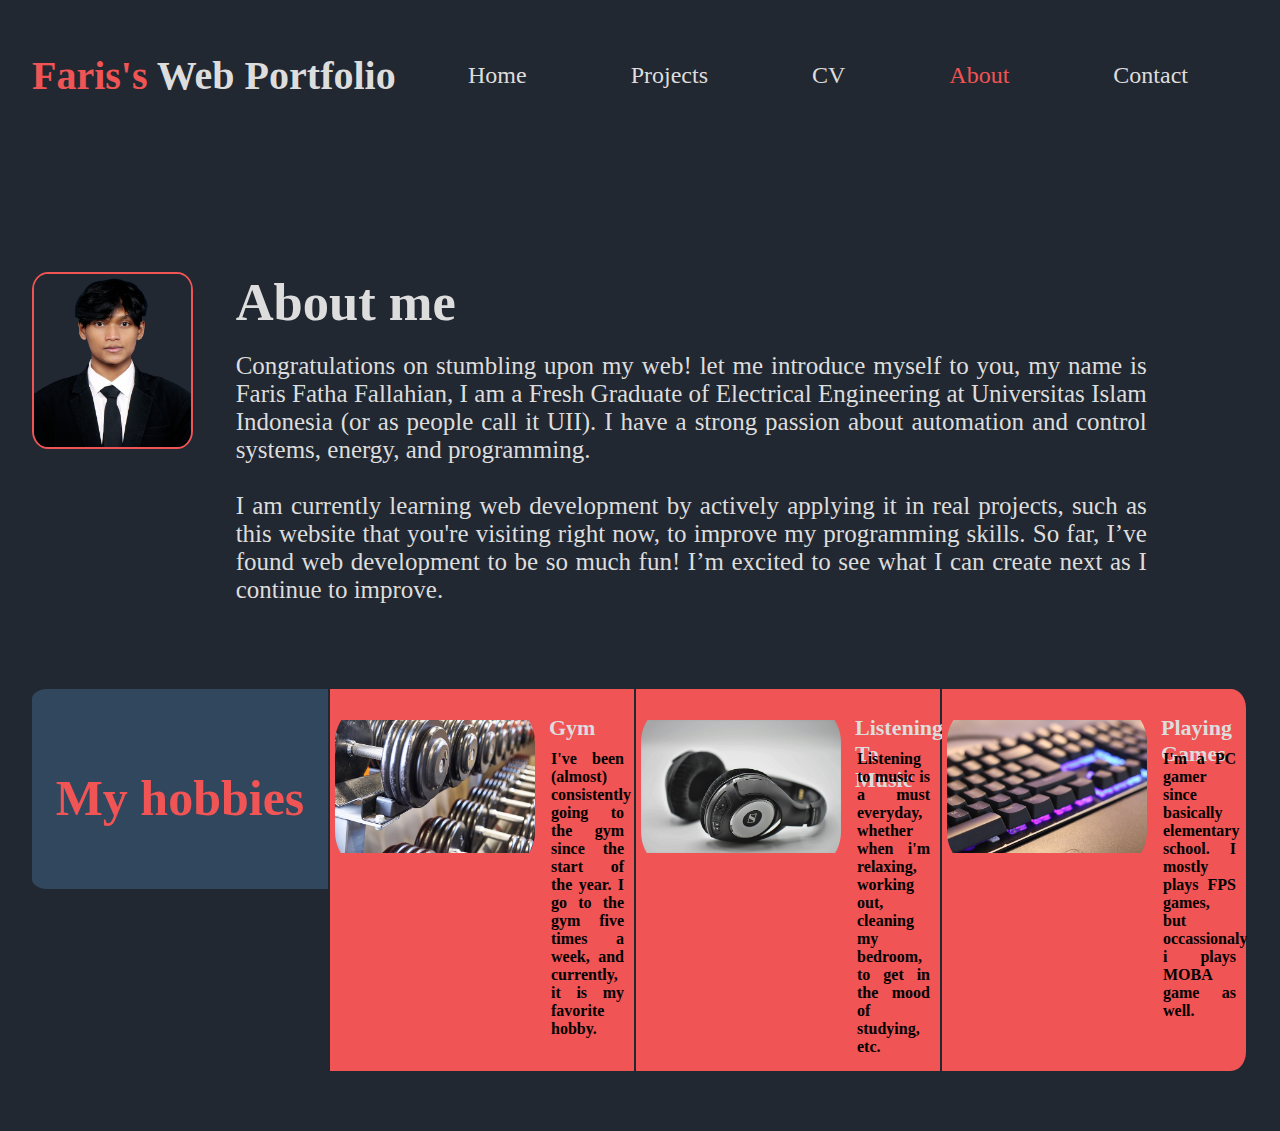
==== public/about.html @ 9e7d5432 "Add files via upload" ====
<!DOCTYPE html>
<html lang="en">
    <head>
        <meta charset="UTF-8">
        <meta name="viewport" content="width=device-width, initial-scale=1.0">
        <title>Faris's Portfolio!</title>
        <link rel="stylesheet" href="./about.css">
    </head>
    <body>
        <div class="page">
            <div class="container">
                <nav>
                    <h1 class="title"><span>Faris's</span> Web Portfolio</h1>
                        <div class="nav-btn">
                            <a href="../index.html">Home</a>
                            <a href="./projects.html">Projects</a>
                            <a href="#">CV</a>
                            <a class="current" href="./public/about.html">About</a>
                            <a href="./contact.html">Contact</a>
                        </div>
                </nav>

                <div class="about">
                    <div class="photo">
                        <a><img src="../assets/images/PAS FOTO (new bg) v2 CROPPED NEW.png"></a>
                    </div>

                    <div class="content-1">
                        <div class="title-1">
                            <h2>About me</h2>
                        </div>
                        
                        <div class="paragraph">
                            <p>Congratulations on stumbling upon my web! let me introduce myself to you, my name is Faris
                              Fatha Fallahian, I am a Fresh Graduate of Electrical Engineering at Universitas Islam Indonesia
                              (or as people call it UII). I have a strong passion about automation and control systems, energy, and programming. 
                              <br/>
                              <br/>
                              I am currently learning web development by actively applying it in real projects, 
                              such as this website that you're visiting right now, to improve my programming skills. So far, I’ve 
                              found web development to be so much fun! I’m excited to see what I can create next as I continue to improve.
                            </p>
                          </div>
                    </div>
                </div>

                <div class="hobbies">
                    <div class="hobbies-box">
                        <div class="title-2 part">
                            <h2>My hobbies</h2> 
                        </div>
                        
                        <div class="left part">
                            <img class=".img-sizing" src="../assets/images/About page/dumbbell-3097725_640.jpg">
                            <h2 class="part-title">Gym</h2>
                            <p>I've been (almost) consistently going to the gym since the start of the year. I go to the gym
                                five times a week, and currently, it is my favorite hobby.
                            </p>
                        </div>
    
                        <div class="middle part">
                            <img class=".img-sizing" src="../assets/images/About page/headphones-3683983_640.jpg">
                            <h2 class="part-title">Listening to music</h2>
                            <p>Listening to music is a must everyday, whether when i'm relaxing, working out, cleaning
                                my bedroom, to get in the mood of studying, etc.
                            </p>
                        </div>

                        <div  class="right part">
                            <img class=".img-sizing" src="../assets/images/About page/keyboard-3913007_640.jpg">
                            <h2 class="part-title">Playing games</h2>  
                            <p>I'm a PC gamer since basically elementary school. I mostly plays FPS games, 
                                but occassionaly i plays MOBA game as well.
                            </p>
                        </div>
                    </div>
                </div>
    
            </div>
        </div>
    </body>
</html>
---- public/about.css ----
* {
    margin: 0px;
    padding: 0px;
    box-sizing: border-box;
    transition: 0.3s;
    text-decoration: none;
}

body {
    background-color: #222831;
}

.page nav {
    display: flex;
    justify-content: space-between;
    align-items: center;
    height: 150px;
}

.page .container {
    width: 95%;
    margin: auto;
}

.page .container .title {
    color: #DDDDDD;
    font-size: 2.5rem;
}

.page .container .title span {
    color: #F05454;
}

.page .container .nav-btn a {
    color: #DDDDDD;
    font-size: 1.5rem;
    font-weight: 200px;
    text-transform: capitalize;
    margin-left: 40px;
    margin-right: 60px;
}

.page .container .nav-btn a:hover, .page .container .nav-btn a.current {
    color: #F05454;
}

.page .container .nav-btn a:active {
    color: #EB8317;
}

.page .about {
    display: flex;
    flex-direction: row;
    justify-content: space-between;
    margin-top: 10%;
}

.page .about .photo {
    width: 40%;
    height: 20%;
}

.page .about .photo a img {
    width: 100%;
    border: 2px solid #F05454;
    object-fit: contain;
    border-radius: 10%;
}

.page .about .content-1 {
    display: flex;
    flex-direction: column;
    /* justify-content: space-between; jika ingin spacing antara div dlm flexbox content-1 ini maka uncomment this line*/
    margin-left: 3.5%;
}

.page .about .title-1 {
    color: #DDDDDD;
    font-size: 35px;
}

.page .about .paragraph {
    width: 90%;
    color: #DDDDDD;
    font-size: 25px;
    text-align: justify;
    margin-top: 20px;
}

.page .hobbies {
    display: flex;
    flex-direction: column;
    margin-top: 7%;
    margin-bottom: 60px;
}

.page .hobbies .hobbies-box {
    display: flex;
    flex-direction: row;
}

.part {
    width: 25%;
    background-color: #F05454;
    margin-right: 2px;
}

.part:hover {
    outline: 1px solid #DDDDDD;
    box-shadow: 0px 0px 15px #F05454;
}

.page .hobbies .hobbies-box .title-2 {
    height: 200px;
    background-color: #30475E;
    border-radius: 5% 0% 0% 5%;
}

.page .hobbies .hobbies-box .title-2 h2 {
    color: #F05454;
    font-size: 50px;
    text-align: center;
    margin: 80px 20px 80px 20px;
}

.page .hobbies .hobbies-box .part-title {
    color: #DDDDDD;
    text-transform: capitalize;
    font-size: 22px;
    height: 25px;
    margin-left: 219px;
    margin-top: 26px;
}

.page .hobbies .hobbies-box img {
    width: 200px;
    height: 180px;
    float: left;
    margin: 8px 5px 5px 5px;
    object-fit: contain;
    border-radius: 25%;
}

.page .hobbies .hobbies-box p {
    padding: 10px 10px 15px 10px;
    text-align: justify;
    font-weight: 600;
    margin-left: 211px;
    margin-right: 0px;
}

.left {
    float: left;
}

.middle {
    float: left;
}

.right {
    float: right;
    border-radius: 0% 5% 5% 0%;
}


@media (max-width: 680px) {
    .page nav {
        display: block;
        height: 60px;
    }

    .page .container .title {
        color: #DDDDDD;
        font-size: 1.5rem;
        margin-top: 20px;
        margin-left: 3px;
    }
    
    .page .container .nav-btn a {
        color: #DDDDDD;
        font-size: 20px;
        font-weight: 200px;
        text-transform: capitalize;
        margin-left: 3px;
        margin-right: 10px;
    }

    .page .about {
        display: block;
    }

    .page .about .intro {
        font-size: 15px;
        width: 100%;
    }
    
    .page .about .paragraph {
        font-size: 15px;
        justify-content: center;
        width: 100%;
        margin-top: 10px;
    }
}
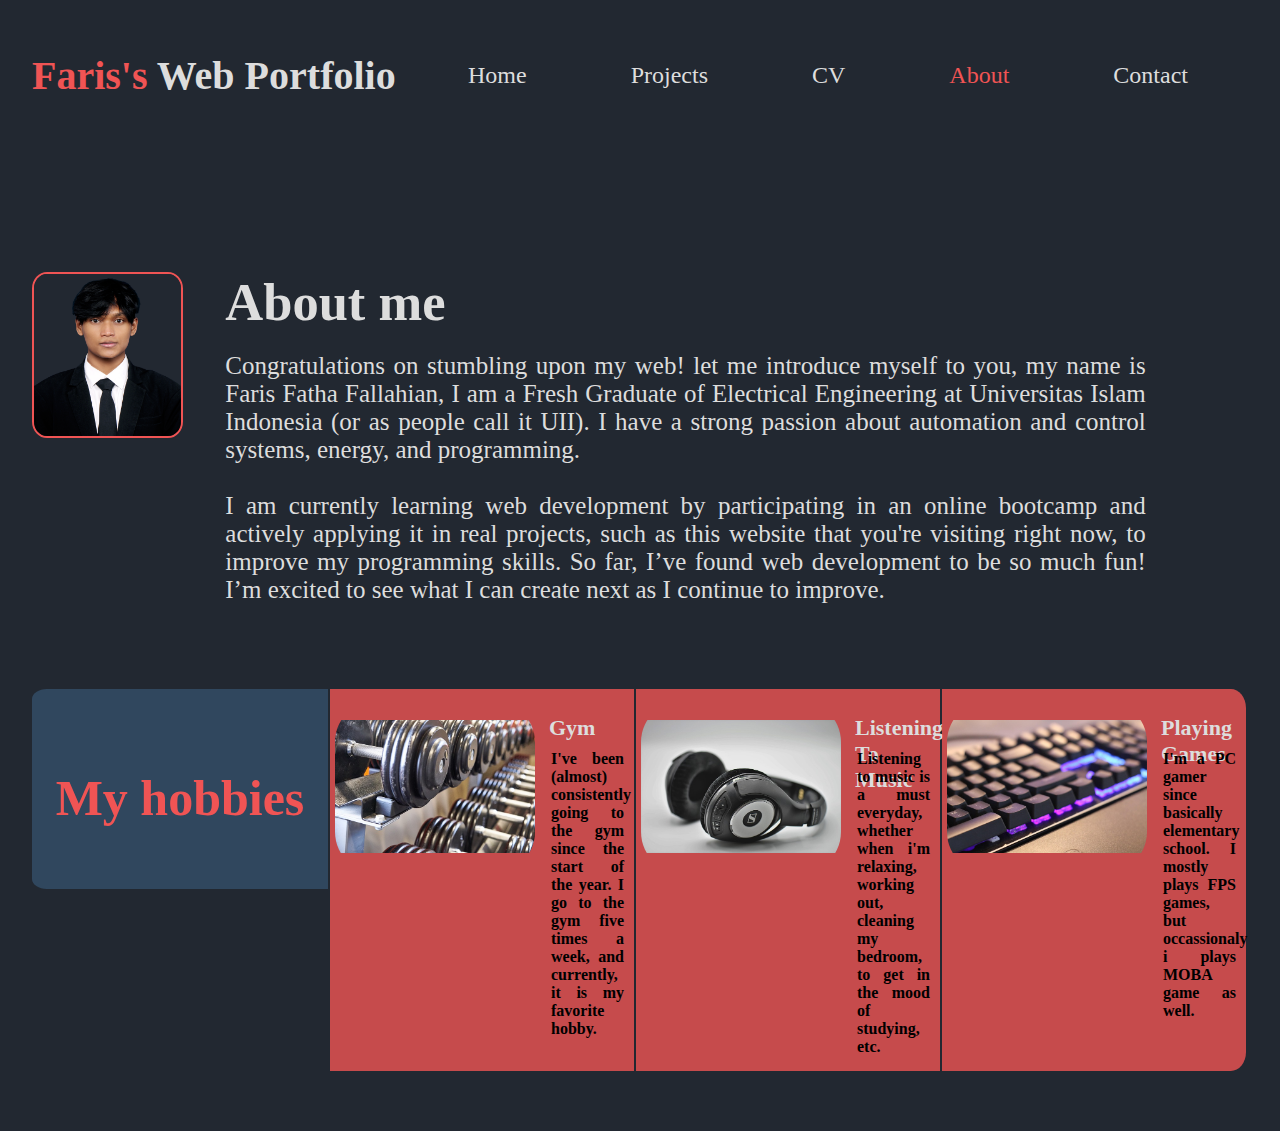
==== commit 4bcb5cc4: "Add files via upload" ====
--- a/public/about.html
+++ b/public/about.html
@@ -36,9 +36,10 @@
                               (or as people call it UII). I have a strong passion about automation and control systems, energy, and programming. 
                               <br/>
                               <br/>
-                              I am currently learning web development by actively applying it in real projects, 
-                              such as this website that you're visiting right now, to improve my programming skills. So far, I’ve 
-                              found web development to be so much fun! I’m excited to see what I can create next as I continue to improve.
+                              I am currently learning web development by participating in an online bootcamp and actively 
+                              applying it in real projects, such as this website that you're visiting right now, 
+                              to improve my programming skills. So far, I’ve found web development to be so much fun! 
+                              I’m excited to see what I can create next as I continue to improve.
                             </p>
                           </div>
                     </div>
--- a/public/about.css
+++ b/public/about.css
@@ -67,6 +67,11 @@
     border-radius: 10%;
 }
 
+.page .about .photo a img:hover {
+    outline: 2px solid #DDDDDD;
+    box-shadow: 0px 0px 20px #F05454;
+}
+
 .page .about .content-1 {
     display: flex;
     flex-direction: column;
@@ -101,13 +106,14 @@
 
 .part {
     width: 25%;
-    background-color: #F05454;
+    background-color: rgb(240,84,84,0.8);
     margin-right: 2px;
 }
 
 .part:hover {
     outline: 1px solid #DDDDDD;
     box-shadow: 0px 0px 15px #F05454;
+    background-color: #F05454;
 }
 
 .page .hobbies .hobbies-box .title-2 {
@@ -176,6 +182,10 @@
         margin-left: 3px;
     }
     
+    .page .container .nav-btn {
+        margin-top: 15px;
+    }
+
     .page .container .nav-btn a {
         color: #DDDDDD;
         font-size: 20px;
@@ -189,15 +199,53 @@
         display: block;
     }
 
-    .page .about .intro {
-        font-size: 15px;
-        width: 100%;
-    }
-    
+    .page .about .content-1 {
+        /* justify-content: space-between; jika ingin spacing antara div dlm flexbox content-1 ini maka uncomment this line*/
+        margin: 2% 1.5% 0% 1.5%;
+    }
+
+    .page .about .title-1 {
+        color: #DDDDDD;
+        font-size: 22.5px;
+    }
+
     .page .about .paragraph {
         font-size: 15px;
         justify-content: center;
         width: 100%;
         margin-top: 10px;
     }
+
+    .page .hobbies .hobbies-box {
+        display: flex;
+        flex-direction: column;
+    }
+
+    .part {
+        width: 100%;
+        margin: 0px;
+    }
+
+    .page .hobbies .hobbies-box .title-2 {
+        height: 50px;
+        border-radius: 15% 15% 0% 0%;
+    }
+    
+    .page .hobbies .hobbies-box .title-2 h2 {
+        color: #F05454;
+        font-size: 25px;
+        text-align: center;
+        margin-top: 10px;
+    }
+
+    .page .hobbies .hobbies-box p {
+        padding: 0px 5px 0px 10px;
+        text-align: left;
+        font-size: 15px;
+    }
+
+    .right {
+        float: right;
+        border-radius: 0% 0% 7% 7%;
+    }
 }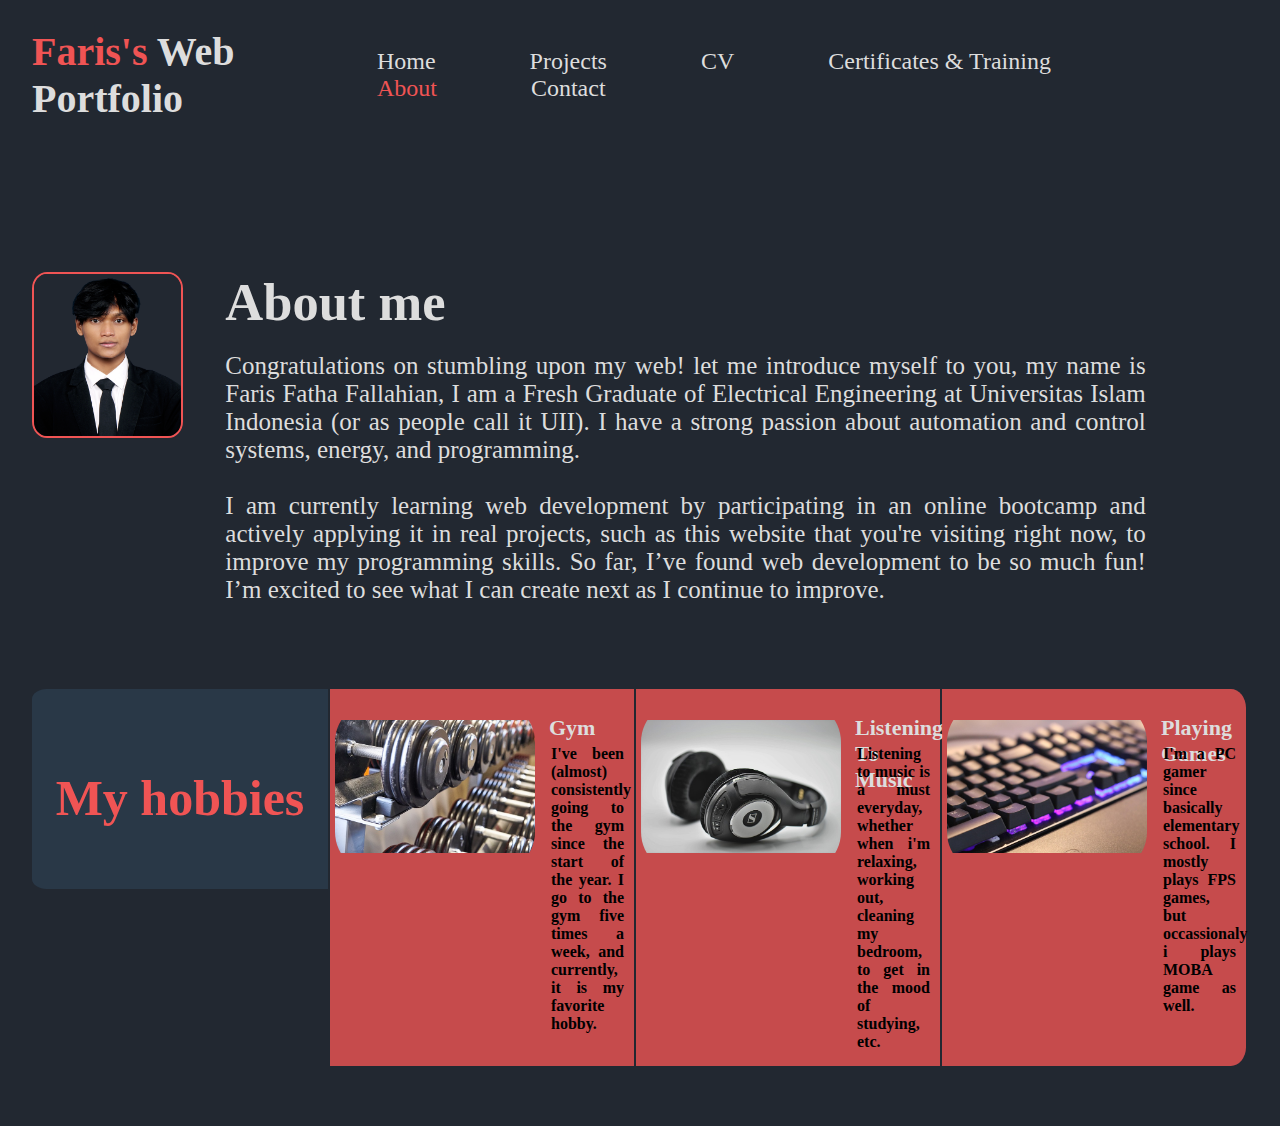
==== commit 26401cb3: "Add files via upload" ====
--- a/public/about.html
+++ b/public/about.html
@@ -15,6 +15,7 @@
                             <a href="../index.html">Home</a>
                             <a href="./projects.html">Projects</a>
                             <a href="#">CV</a>
+                            <a href="./certificates-training.html">Certificates & Training</a>
                             <a class="current" href="./public/about.html">About</a>
                             <a href="./contact.html">Contact</a>
                         </div>
--- a/public/about.css
+++ b/public/about.css
@@ -37,7 +37,7 @@
     font-weight: 200px;
     text-transform: capitalize;
     margin-left: 40px;
-    margin-right: 60px;
+    margin-right: 50px;
 }
 
 .page .container .nav-btn a:hover, .page .container .nav-btn a.current {
@@ -118,8 +118,12 @@
 
 .page .hobbies .hobbies-box .title-2 {
     height: 200px;
-    background-color: #30475E;
+    background-color: rgb(48,71,94,0.5);
     border-radius: 5% 0% 0% 5%;
+}
+
+.page .hobbies .hobbies-box .title-2:hover {
+    background-color: rgb(48,71,94);
 }
 
 .page .hobbies .hobbies-box .title-2 h2 {
@@ -148,7 +152,7 @@
 }
 
 .page .hobbies .hobbies-box p {
-    padding: 10px 10px 15px 10px;
+    padding: 5px 10px 15px 10px;
     text-align: justify;
     font-weight: 600;
     margin-left: 211px;
@@ -238,6 +242,13 @@
         margin-top: 10px;
     }
 
+    .page .hobbies .hobbies-box .part-title {
+        font-size: 18px;
+        height: 25px;
+        margin-left: 220px;
+        margin-top: 26px;
+    }
+
     .page .hobbies .hobbies-box p {
         padding: 0px 5px 0px 10px;
         text-align: left;
@@ -248,4 +259,25 @@
         float: right;
         border-radius: 0% 0% 7% 7%;
     }
+}
+
+@media (max-width: 405px) {
+    .page .hobbies .hobbies-box img {
+        width: 170px;
+        border-radius: 30%;
+    }
+
+    .page .hobbies .hobbies-box .part-title {
+        font-size: 13.5px;
+        height: 25px;
+        margin-left: 190px;
+        margin-top: 40px;
+    }
+
+    .page .hobbies .hobbies-box p {
+        padding: 0px 5px 0px 10px;
+        text-align: left;
+        margin-left: 180px;
+        font-size: 12px;
+    }
 }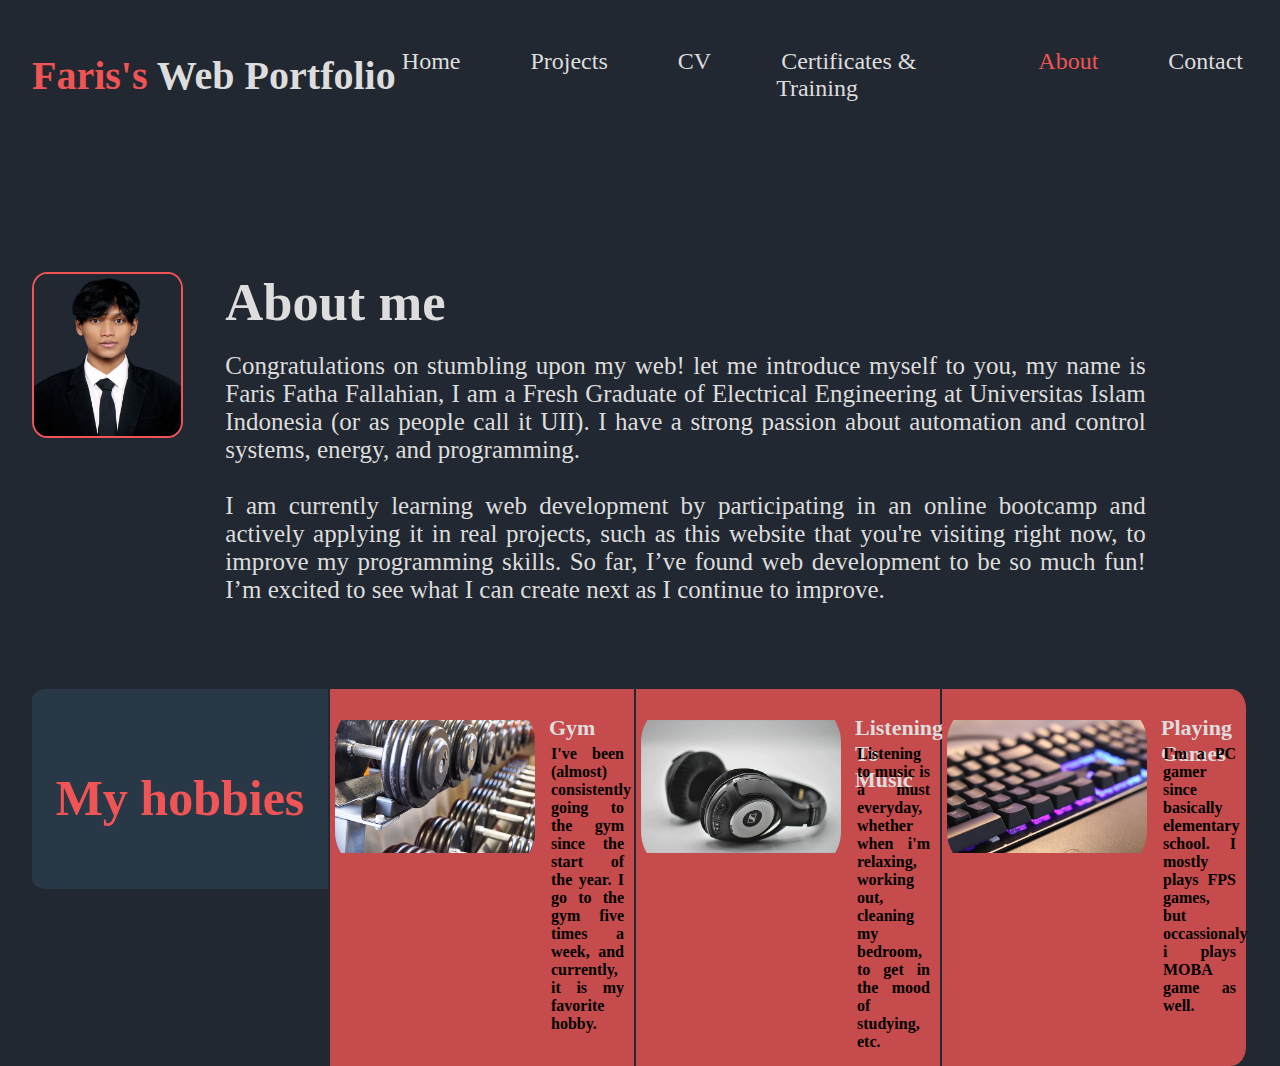
==== commit a546c4cd: "Add files via upload" ====
--- a/public/about.html
+++ b/public/about.html
@@ -11,14 +11,24 @@
             <div class="container">
                 <nav>
                     <h1 class="title"><span>Faris's</span> Web Portfolio</h1>
-                        <div class="nav-btn">
-                            <a href="../index.html">Home</a>
-                            <a href="./projects.html">Projects</a>
-                            <a href="#">CV</a>
-                            <a href="./certificates-training.html">Certificates & Training</a>
-                            <a class="current" href="./public/about.html">About</a>
-                            <a href="./contact.html">Contact</a>
-                        </div>
+                    <ul class="normal">
+                        <li class="hideOn768px"><a href="../index.html">Home</a></li>
+                        <li class="hideOn768px"><a href="./projects.html">Projects</a></li>
+                        <li class="hideOn768px"><a href="#">CV</a></li>
+                        <li class="hideOn768px"><a href="./about.html">Certificates & Training</a></li>
+                        <li class="hideOn768px"><a class="current" href="./about.html">About</a></li>
+                        <li class="hideOn768px"><a href="./contact.html">Contact</a></li>
+                        <li class="hamburger-menu" onclick=showSidebar()><a href="#"><svg xmlns="http://www.w3.org/2000/svg" height="24px" viewBox="0 -960 960 960" width="24px" fill="#5f6368"><path d="M120-240v-80h720v80H120Zm0-200v-80h720v80H120Zm0-200v-80h720v80H120Z"/></svg></a></li>
+                    </ul>
+                    <ul class="sidebar">
+                        <li><a href="../index.html">Home</a></li>
+                        <li><a href="./projects.html">Projects</a></li>
+                        <li><a href="#">CV</a></li>
+                        <li><a href="./certificates-training.html">Certificates & Training</a></li>
+                        <li><a  class="current" href="./about.html">About</a></li>
+                        <li><a href="./contact.html">Contact</a></li>
+                        <li onclick=closeSidebar()><a href="#"><svg xmlns="http://www.w3.org/2000/svg" height="30px" viewBox="0 -960 960 960" width="30px" fill="#5f6368"><path d="m256-200-56-56 224-224-224-224 56-56 224 224 224-224 56 56-224 224 224 224-56 56-224-224-224 224Z"/></svg></a></li>
+                    </ul>
                 </nav>
 
                 <div class="about">
@@ -80,6 +90,18 @@
     
             </div>
         </div>
+                
+        <script>
+            function showSidebar() {
+                const sidebar = document.querySelector(".sidebar");
+                sidebar.style.display = "flex";
+            }
+
+            function closeSidebar() {
+                const sidebar = document.querySelector(".sidebar");
+                sidebar.style.display = "none";
+            }
+        </script>  
     </body>
 </html>
 
--- a/public/about.css
+++ b/public/about.css
@@ -10,42 +10,101 @@
     background-color: #222831;
 }
 
+.page .container {
+    /*width: 95%;*/
+    /*margin: auto;*/ 
+    height: 100vh;
+    margin: 0% 2.5% 0% 2.5%;
+}
+
 .page nav {
     display: flex;
-    justify-content: space-between;
     align-items: center;
     height: 150px;
 }
 
-.page .container {
-    width: 95%;
-    margin: auto;
-}
-
-.page .container .title {
-    color: #DDDDDD;
-    font-size: 2.5rem;
-}
-
-.page .container .title span {
-    color: #F05454;
-}
-
-.page .container .nav-btn a {
+.page .container .normal {
+    display: flex;
+    justify-content: flex-end;
+    gap: 60px;
+    width: 70%;
+}
+
+.page .container ul li {
+    list-style-type: none;
+}
+
+.page .container ul li a {
     color: #DDDDDD;
     font-size: 1.5rem;
     font-weight: 200px;
     text-transform: capitalize;
-    margin-left: 40px;
-    margin-right: 50px;
-}
-
-.page .container .nav-btn a:hover, .page .container .nav-btn a.current {
+    padding: 10px 5px;
+}
+
+.page .container ul .hamburger-menu {   /*--hide this hamburger-menu button on anything >= desktop screen size*/
+    display: none;
+    /*transition: 0.2s; /*--apply transition when this class changes value on mobile, aka display from none to block*/
+}
+
+.page .sidebar {
+    position: fixed;
+    top: 0;
+    right: 0;
+    z-index: 1;
+    height: 100vh;
+    width: 300px;
+    background-color: rgb(221,221,221,0.1);
+    box-shadow: 0px 0px 10px #F05454;
+    display: none;
+    flex-direction: column;
+    backdrop-filter: blur(10px);
+}
+
+.page .sidebar li {
+    width: 100%;
+    height: 50px;
+    margin: 25px 0px 0px 20px;
+}
+
+.page .sidebar li a {    /*--just to be safe--*/
+    width: 100%;
+}
+
+.page .container nav li a:hover, .page .container nav li a.current {
     color: #F05454;
 }
 
-.page .container .nav-btn a:active {
+.page .container nav li a:active {
     color: #EB8317;
+}
+
+.page .container .title {
+    color: #DDDDDD;
+    font-size: 2.5rem;
+    width: 30%;
+}
+
+.page .container .title span {
+    color: #F05454;
+}
+
+.page .contact { /*--Contact Div--*/
+    display: flex;
+    flex-direction: column;
+    justify-content: space-between;
+}
+
+.page .contact .content { /*--Content box--*/
+    display: flex;
+    flex-direction: column;
+}
+
+.page .contact .title { /*--Title box--*/
+    color: #DDDDDD;
+    font-size: 30px;
+    width: 70%;
+    margin-top: 7%;
 }
 
 .page .about {
@@ -173,32 +232,57 @@
 }
 
 
-@media (max-width: 680px) {
+@media (max-width: 992px) {    /*--on laptop--*/
     .page nav {
-        display: block;
-        height: 60px;
-    }
-
+        margin-bottom: 60px;
+    }
+    
+    .page .container .normal {
+        gap: 25px;
+    } 
+
+    .page .container ul li a {
+        font-size: 1.5rem;
+        text-align: center;
+    }
+}
+
+@media (max-width: 768px) {    /*--on mobile and ipad--*/
+    .hideOn768px {
+        display: none;
+    }
+    
     .page .container .title {
         color: #DDDDDD;
-        font-size: 1.5rem;
-        margin-top: 20px;
+        font-size: 2.5rem;
+        margin-top: 0px;
         margin-left: 3px;
-    }
-    
-    .page .container .nav-btn {
-        margin-top: 15px;
-    }
-
-    .page .container .nav-btn a {
+        width: 100%;
+    }
+}
+
+@media (max-width: 405px) {
+    .page nav {
+        height: 100px;
+        margin-bottom: 0px;
+    }
+
+    .page .container .title {
         color: #DDDDDD;
-        font-size: 20px;
-        font-weight: 200px;
-        text-transform: capitalize;
+        font-size: 1.33rem;
+        margin-top: 0px;
         margin-left: 3px;
-        margin-right: 10px;
-    }
-
+        width: 100%;
+    }
+
+    .page .container ul .hamburger-menu {   /*--hide this hamburger-menu button on anything >= desktop screen size*/
+        display: block;
+    }
+    
+    .page .sidebar {
+        width: 100%;
+    }
+    
     .page .about {
         display: block;
     }
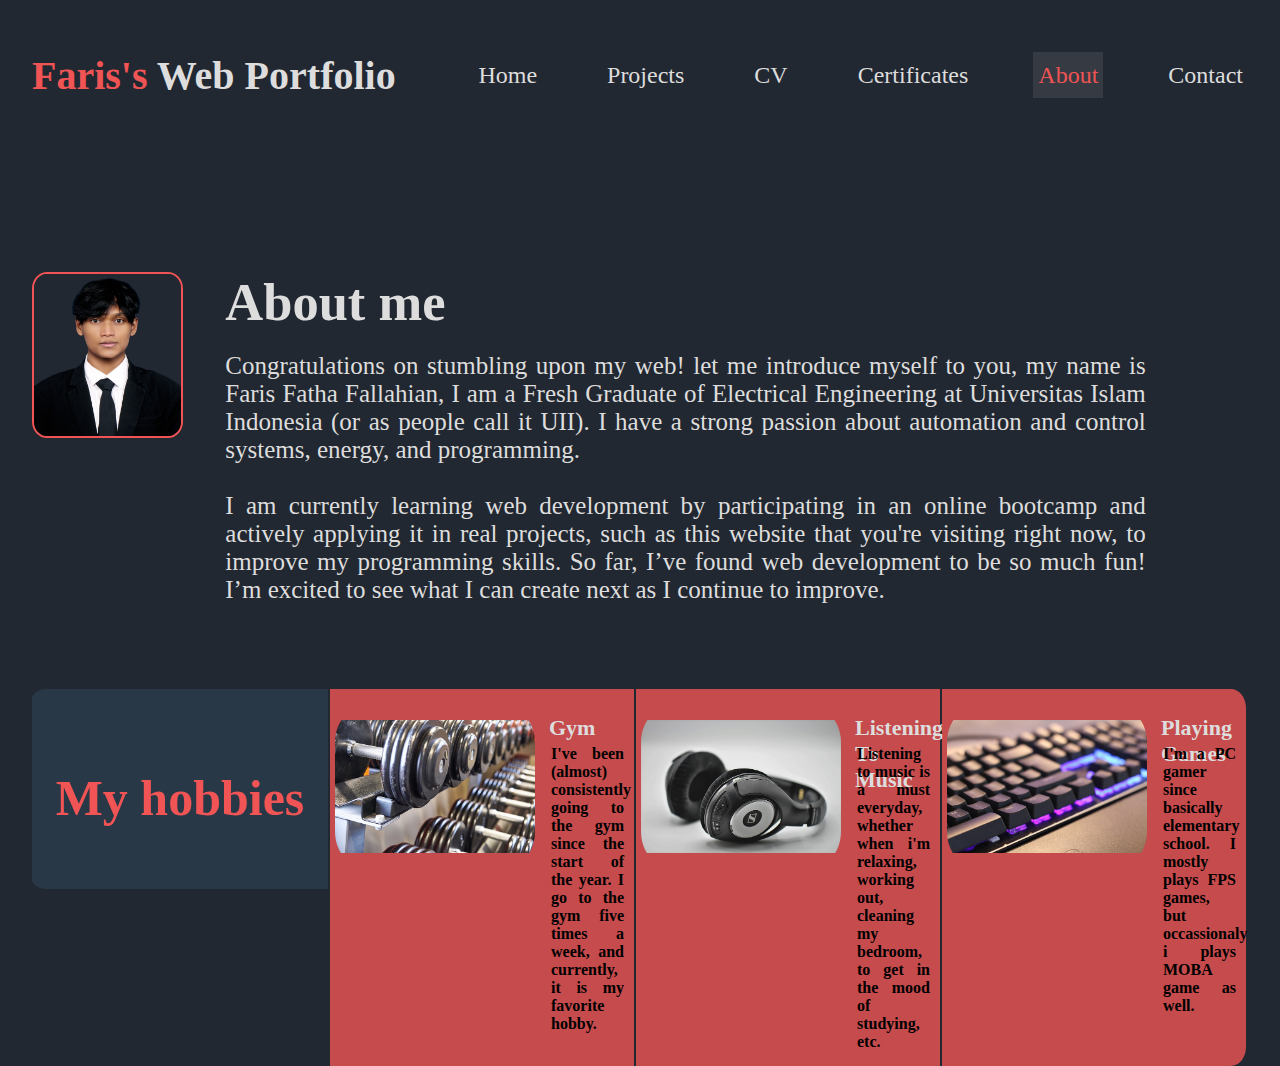
==== commit 69e358cb: "Add files via upload" ====
--- a/public/about.html
+++ b/public/about.html
@@ -15,7 +15,7 @@
                         <li class="hideOn768px"><a href="../index.html">Home</a></li>
                         <li class="hideOn768px"><a href="./projects.html">Projects</a></li>
                         <li class="hideOn768px"><a href="#">CV</a></li>
-                        <li class="hideOn768px"><a href="./about.html">Certificates & Training</a></li>
+                        <li class="hideOn768px"><a href="./certificates-training.html">Certificates</a></li>
                         <li class="hideOn768px"><a class="current" href="./about.html">About</a></li>
                         <li class="hideOn768px"><a href="./contact.html">Contact</a></li>
                         <li class="hamburger-menu" onclick=showSidebar()><a href="#"><svg xmlns="http://www.w3.org/2000/svg" height="24px" viewBox="0 -960 960 960" width="24px" fill="#5f6368"><path d="M120-240v-80h720v80H120Zm0-200v-80h720v80H120Zm0-200v-80h720v80H120Z"/></svg></a></li>
@@ -24,7 +24,7 @@
                         <li><a href="../index.html">Home</a></li>
                         <li><a href="./projects.html">Projects</a></li>
                         <li><a href="#">CV</a></li>
-                        <li><a href="./certificates-training.html">Certificates & Training</a></li>
+                        <li><a href="./certificates-training.html">Certificates</a></li>
                         <li><a  class="current" href="./about.html">About</a></li>
                         <li><a href="./contact.html">Contact</a></li>
                         <li onclick=closeSidebar()><a href="#"><svg xmlns="http://www.w3.org/2000/svg" height="30px" viewBox="0 -960 960 960" width="30px" fill="#5f6368"><path d="m256-200-56-56 224-224-224-224 56-56 224 224 224-224 56 56-224 224 224 224-56 56-224-224-224 224Z"/></svg></a></li>
--- a/public/about.css
+++ b/public/about.css
@@ -64,15 +64,37 @@
 .page .sidebar li {
     width: 100%;
     height: 50px;
-    margin: 25px 0px 0px 20px;
-}
-
-.page .sidebar li a {    /*--just to be safe--*/
-    width: 100%;
-}
-
-.page .container nav li a:hover, .page .container nav li a.current {
-    color: #F05454;
+    margin-top: 10px;
+}
+
+.page .container .sidebar li a {     /*--just to be safe--*/
+    padding-right: 100%;
+    border-radius: 0px;
+    background-color: rgb(221,221,221,0);
+    background-clip: padding-box;
+}
+
+.page .container .sidebar li:first-child {     /*--shift the top button--*/
+    margin-top: 15x;
+}
+
+.page .container .sidebar li:last-child a {     /*--shift the X button--*/
+    padding: 0px 0px 0px 15px;
+}
+
+.page .container .normal li a:hover, .page .container .normal li a.current {
+    color: #F05454;
+    background: rgb(221,221,221,0.1);
+}
+
+.page .container .sidebar li a:hover, .page .container .sidebar li a.current {
+    color: #F05454;
+    background-color: rgb(221,221,221,0.3);
+}
+
+.page .container .sidebar li a:hover {
+    color: #F05454;
+    background-color: rgb(221,221,221,0);
 }
 
 .page .container nav li a:active {
@@ -236,14 +258,11 @@
     .page nav {
         margin-bottom: 60px;
     }
-    
-    .page .container .normal {
-        gap: 25px;
-    } 
 
     .page .container ul li a {
         font-size: 1.5rem;
         text-align: center;
+        padding: 15px 20px;
     }
 }
 
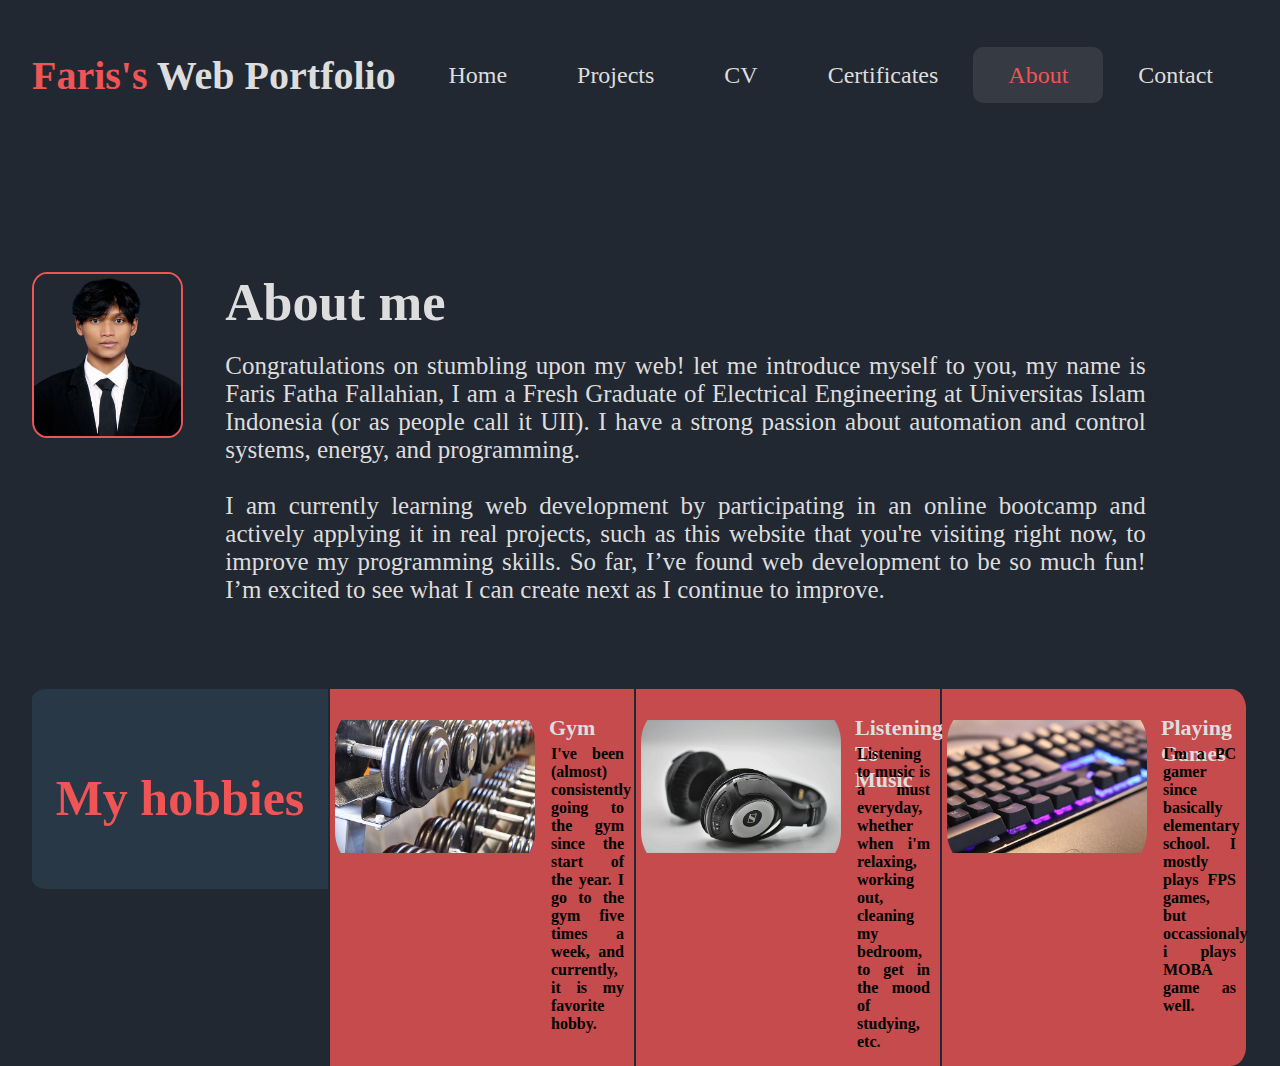
==== commit 8e5d8d43: "Add files via upload" ====
--- a/public/about.html
+++ b/public/about.html
@@ -14,7 +14,7 @@
                     <ul class="normal">
                         <li class="hideOn768px"><a href="../index.html">Home</a></li>
                         <li class="hideOn768px"><a href="./projects.html">Projects</a></li>
-                        <li class="hideOn768px"><a href="#">CV</a></li>
+                        <li class="hideOn768px"><a href="./cv.html">CV</a></li>
                         <li class="hideOn768px"><a href="./certificates-training.html">Certificates</a></li>
                         <li class="hideOn768px"><a class="current" href="./about.html">About</a></li>
                         <li class="hideOn768px"><a href="./contact.html">Contact</a></li>
@@ -23,7 +23,7 @@
                     <ul class="sidebar">
                         <li><a href="../index.html">Home</a></li>
                         <li><a href="./projects.html">Projects</a></li>
-                        <li><a href="#">CV</a></li>
+                        <li><a href="./cv.html">CV</a></li>
                         <li><a href="./certificates-training.html">Certificates</a></li>
                         <li><a  class="current" href="./about.html">About</a></li>
                         <li><a href="./contact.html">Contact</a></li>
--- a/public/about.css
+++ b/public/about.css
@@ -26,7 +26,6 @@
 .page .container .normal {
     display: flex;
     justify-content: flex-end;
-    gap: 60px;
     width: 70%;
 }
 
@@ -39,7 +38,9 @@
     font-size: 1.5rem;
     font-weight: 200px;
     text-transform: capitalize;
-    padding: 10px 5px;
+    padding: 15px 35px;
+    border-radius: 10px;
+    background: #222831;
 }
 
 .page .container ul .hamburger-menu {   /*--hide this hamburger-menu button on anything >= desktop screen size*/
@@ -364,7 +365,15 @@
     }
 }
 
-@media (max-width: 405px) {
+@media (max-width: 323px) {
+    .page .container .title {
+        color: #DDDDDD;
+        font-size: 1.16rem;
+        margin-top: 0px;
+        margin-left: 3px;
+        width: 100%;
+    }
+    
     .page .hobbies .hobbies-box img {
         width: 170px;
         border-radius: 30%;
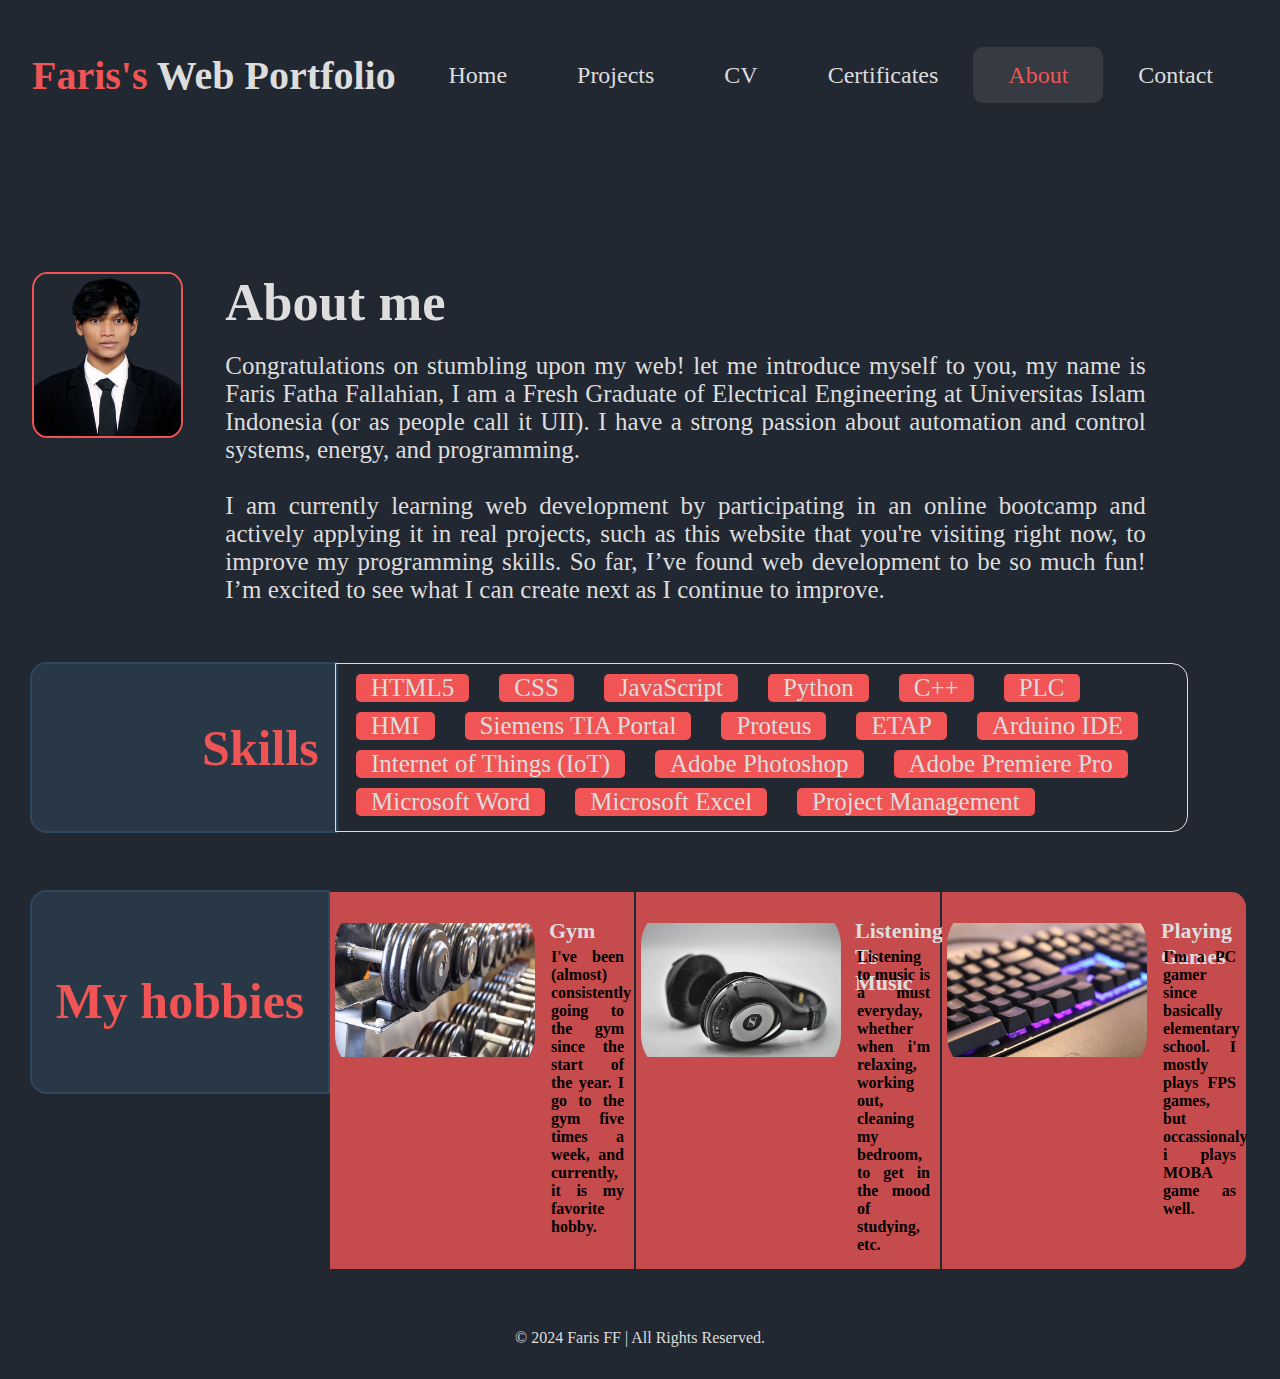
==== commit 5397468d: "Add files via upload" ====
--- a/public/about.html
+++ b/public/about.html
@@ -30,7 +30,7 @@
                         <li onclick=closeSidebar()><a href="#"><svg xmlns="http://www.w3.org/2000/svg" height="30px" viewBox="0 -960 960 960" width="30px" fill="#5f6368"><path d="m256-200-56-56 224-224-224-224 56-56 224 224 224-224 56 56-224 224 224 224-56 56-224-224-224 224Z"/></svg></a></li>
                     </ul>
                 </nav>
-
+                
                 <div class="about">
                     <div class="photo">
                         <a><img src="../assets/images/PAS FOTO (new bg) v2 CROPPED NEW.png"></a>
@@ -53,6 +53,35 @@
                               I’m excited to see what I can create next as I continue to improve.
                             </p>
                           </div>
+                    </div>
+                </div>
+
+                <div class="skills-container">
+                    <div class="skills-box">
+                        <div class="title-3">
+                            <h2>Skills</h2>
+                        </div>
+                        <div class="skills">
+                            <ul class="skills-list">
+                                <li>HTML5</li>
+                                <li>CSS</li>
+                                <li>JavaScript</li>
+                                <li>Python</li>
+                                <li>C++</li>
+                                <li>PLC</li>
+                                <li>HMI</li>
+                                <li>Siemens TIA Portal</li>
+                                <li>Proteus</li>
+                                <li>ETAP</li>
+                                <li>Arduino IDE</li>
+                                <li>Internet of Things (IoT)</li>
+                                <li>Adobe Photoshop</li>
+                                <li>Adobe Premiere Pro</li>
+                                <li class="bottom-li">Microsoft Word</li>
+                                <li class="bottom-li">Microsoft Excel</li>
+                                <li class="bottom-li">Project Management</li>
+                            </ul>
+                        </div>
                     </div>
                 </div>
 
@@ -90,7 +119,11 @@
     
             </div>
         </div>
-                
+        
+        <div class="footer">
+            <footer><p>© 2024 Faris FF | All Rights Reserved.</p></footer>
+        </div>
+
         <script>
             function showSidebar() {
                 const sidebar = document.querySelector(".sidebar");
@@ -102,6 +135,7 @@
                 sidebar.style.display = "none";
             }
         </script>  
+
     </body>
 </html>
 
--- a/public/about.css
+++ b/public/about.css
@@ -8,12 +8,12 @@
 
 body {
     background-color: #222831;
+    height: 100vh;
 }
 
 .page .container {
     /*width: 95%;*/
     /*margin: auto;*/ 
-    height: 100vh;
     margin: 0% 2.5% 0% 2.5%;
 }
 
@@ -177,7 +177,7 @@
 .page .hobbies {
     display: flex;
     flex-direction: column;
-    margin-top: 7%;
+    margin-top: 5%;
     margin-bottom: 60px;
 }
 
@@ -190,6 +190,7 @@
     width: 25%;
     background-color: rgb(240,84,84,0.8);
     margin-right: 2px;
+    user-select: none; /*--So that this part is not selectable by user--*/
 }
 
 .part:hover {
@@ -200,12 +201,15 @@
 
 .page .hobbies .hobbies-box .title-2 {
     height: 200px;
+    outline: 2px solid rgb(48,71,94);
     background-color: rgb(48,71,94,0.5);
-    border-radius: 5% 0% 0% 5%;
+    border-radius: 15px 0px 0px 15px;
 }
 
 .page .hobbies .hobbies-box .title-2:hover {
+    outline: 1px solid #DDDDDD;
     background-color: rgb(48,71,94);
+    box-shadow: none; /*--remove the glowing red effect from the .part class--*/
 }
 
 .page .hobbies .hobbies-box .title-2 h2 {
@@ -251,10 +255,83 @@
 
 .right {
     float: right;
-    border-radius: 0% 5% 5% 0%;
-}
-
-
+    border-radius: 0px 15px 15px 0px;
+}
+
+/*=====================SKILLS SECTION========================*/
+.page .skills-container {
+    margin-top: 5%;
+}
+
+
+.page .skills-box {
+    display: flex;
+    flex-direction: row;
+}
+
+.page .skills-box .title-3 {
+    width: 25%;
+    outline: 2px solid rgb(48,71,94);
+    background-color: rgb(48,71,94,0.5);
+    align-content: center;
+    border-radius: 15px 0px 0px 15px;
+    user-select: none; /*--So that this part is not selectable by user--*/
+}
+
+.page .skills-box .title-3:hover {
+    outline: 1px solid #DDDDDD;
+    background-color: rgb(48,71,94);
+}
+
+.page .skills-box .title-3 h2 {
+    font-size: 50px;
+    color: #F05454;
+    padding-left: 170px;
+}
+
+.page .skills-box .skills {
+    width: 70%;
+    outline: 1px solid #DDDDDD;
+    border-radius: 0px 15px 15px 0px;
+}
+
+.page .skills-box .skills .skills-list {
+    display: flex;
+    font-size: 25px;
+    flex-wrap: wrap;
+}
+
+.page .skills-box .skills .skills-list li {
+    color: #DDDDDD;
+    background-color: #F05454;
+    border-radius: 5px;
+    margin: 10px 10px 0px 20px;
+    padding: 0px 15px 0px 15px;
+    user-select: none; /*--So that this part is not selectable by user--*/
+}
+
+.page .skills-box .skills .skills-list li:hover {
+    border: 1px solid #DDDDDD;
+    box-shadow: 0px 0px 10px #F05454;
+    transition: none; /*---bcs the universal transition setting for the others is 0.3s---*/
+}
+
+.page .skills-box .skills .skills-list .bottom-li {
+    margin-bottom: 15px;
+}
+
+/*=====================FOOTER======================*/
+.footer {
+    display: flex;
+    height: 50px;
+    justify-content: center;
+}
+
+.footer footer {
+    color: #DDDDDD;
+}
+
+/*=====================MEDIA QUERY=====================*/
 @media (max-width: 992px) {    /*--on laptop--*/
     .page nav {
         margin-bottom: 60px;
@@ -324,6 +401,51 @@
         margin-top: 10px;
     }
 
+    /*=====================SKILLS SECTION========================*/
+    .page .skills-box {
+        display: block;
+
+    }
+    .page .skills-box .title-3 {
+        width: 100%;
+        border-radius: 15px 15px 0px 0px;
+    }
+
+    .page .skills-box .title-3 h2 {
+        font-size: 30px;
+        padding-left: 145px;
+    }
+    
+    .page .skills-box .skills {
+        width: 100%;
+        outline: 1px solid #DDDDDD;
+        border-radius: 0px 0px 15px 15px;
+    }
+    
+    .page .skills-box .skills .skills-list {
+        display: flex;
+        font-size: 18px;
+        justify-content: center;
+        align-content: center;
+    }
+
+    .page .skills-box .skills .skills-list li {
+        width: 65%;
+        text-align: center;
+    }
+
+    .page .skills-box .skills .skills-list .bottom-li {
+        margin-bottom: 0px;
+    }
+
+    .page .skills-box .skills .skills-list li:last-child {
+        margin-bottom: 10px; /*---margin bottom for the last element of the skills list---*/
+    }
+
+    /*=====================HOBBIES SECTION========================*/
+    .page .hobbies {
+        margin-top: 10%;
+    }
     .page .hobbies .hobbies-box {
         display: flex;
         flex-direction: column;
@@ -336,7 +458,7 @@
 
     .page .hobbies .hobbies-box .title-2 {
         height: 50px;
-        border-radius: 15% 15% 0% 0%;
+        border-radius: 15px 15px 0px 0px;
     }
     
     .page .hobbies .hobbies-box .title-2 h2 {
